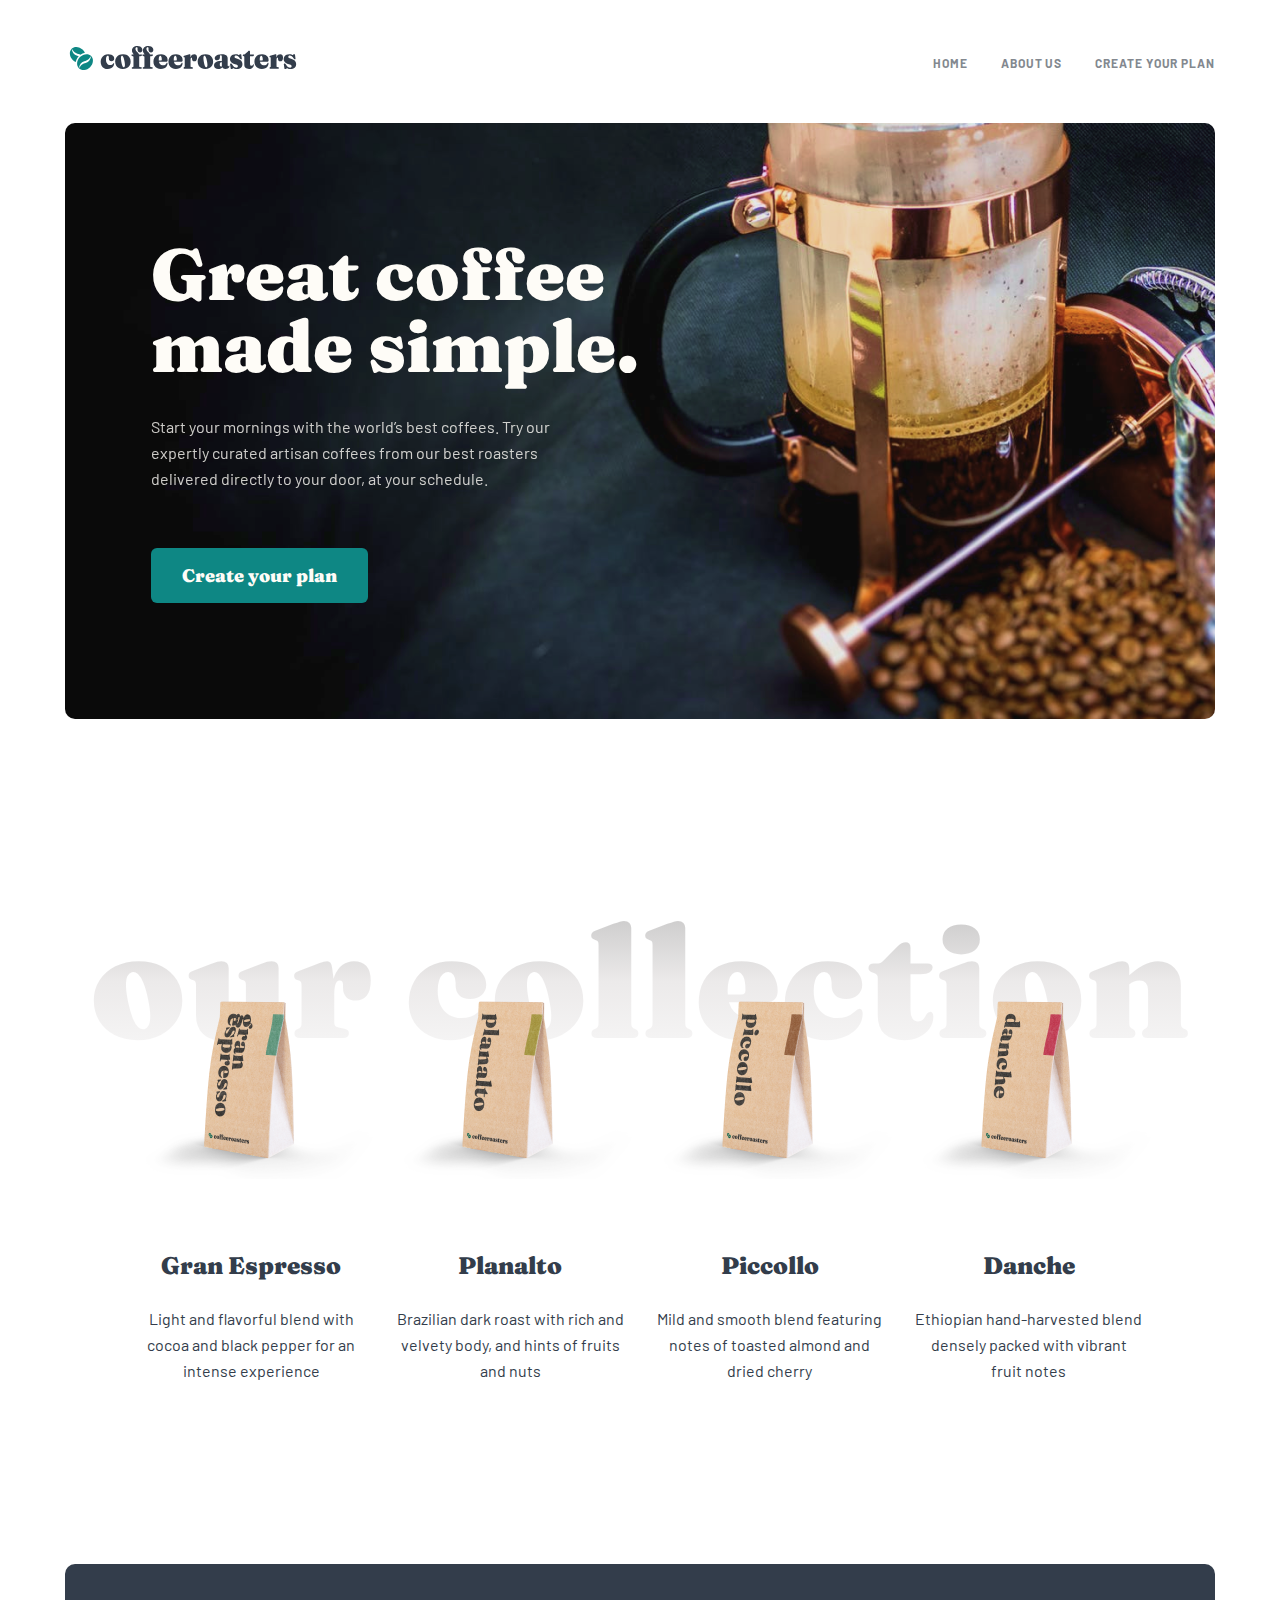
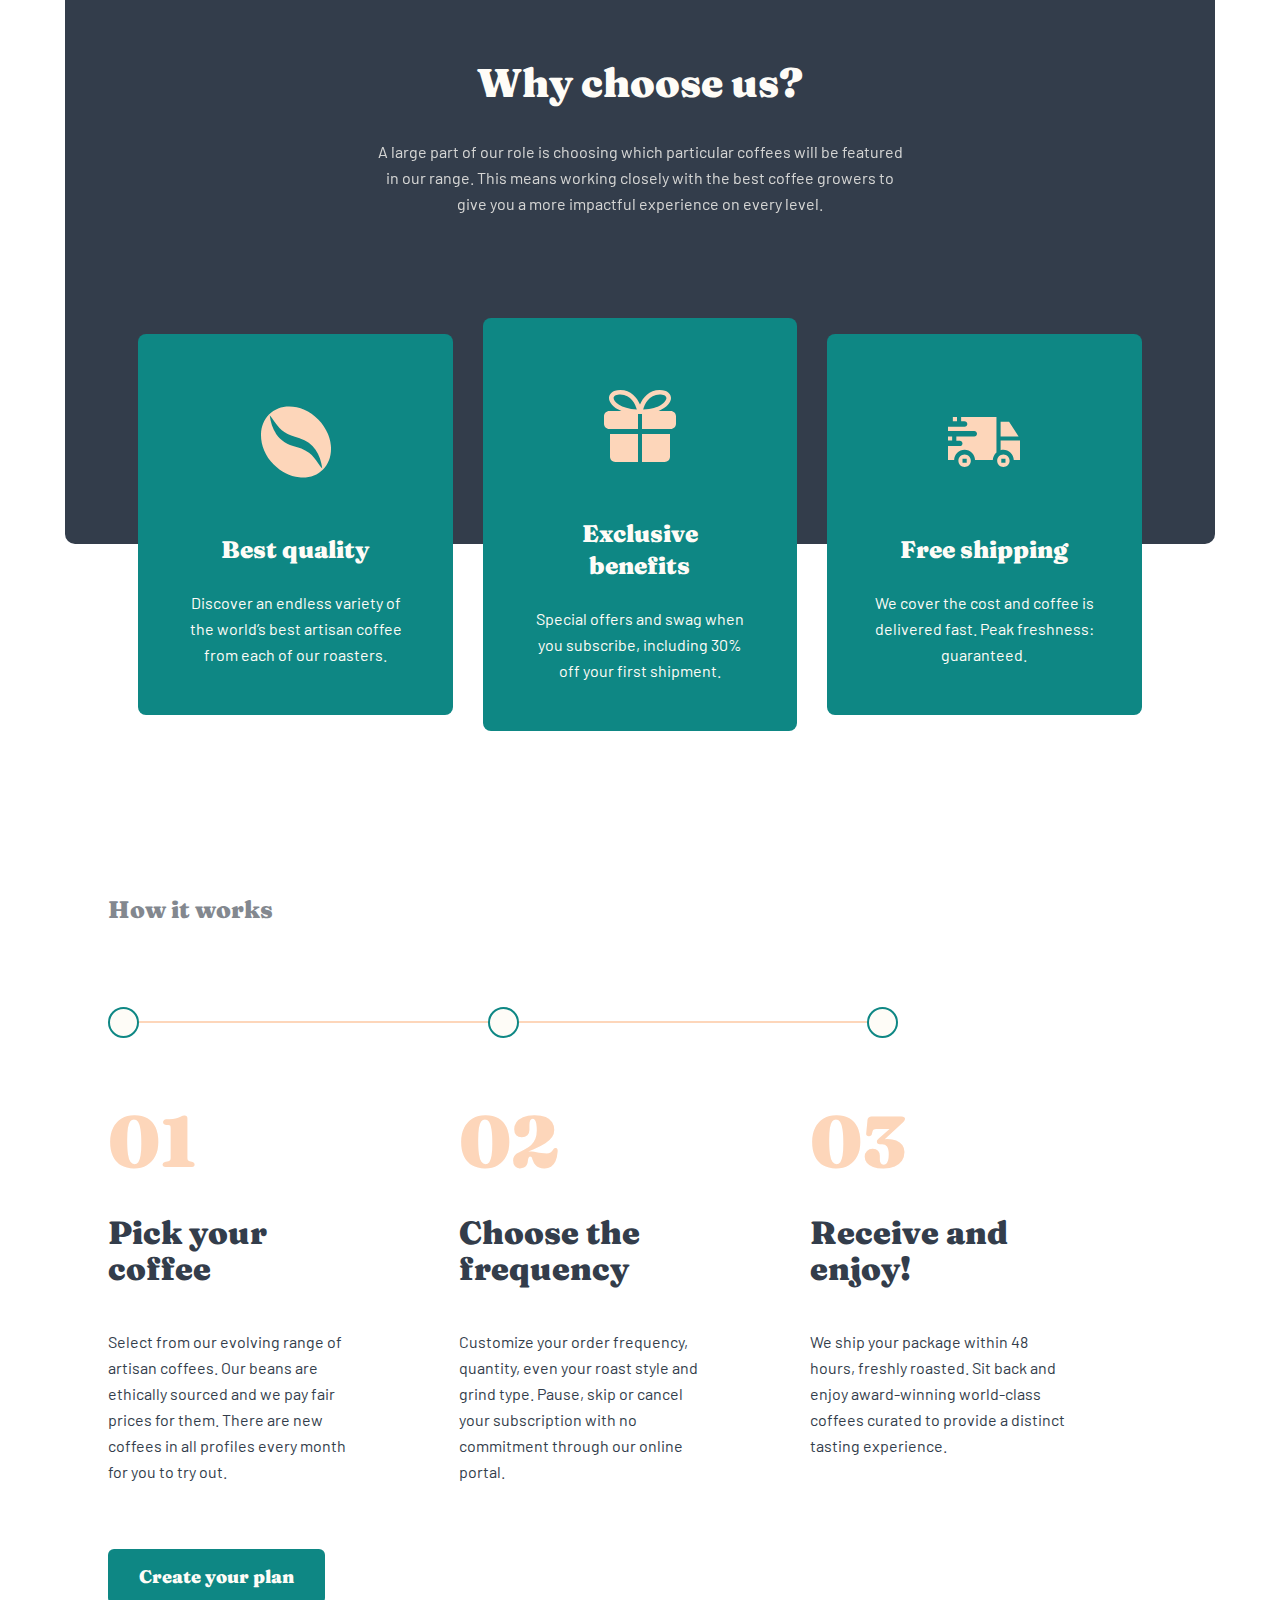
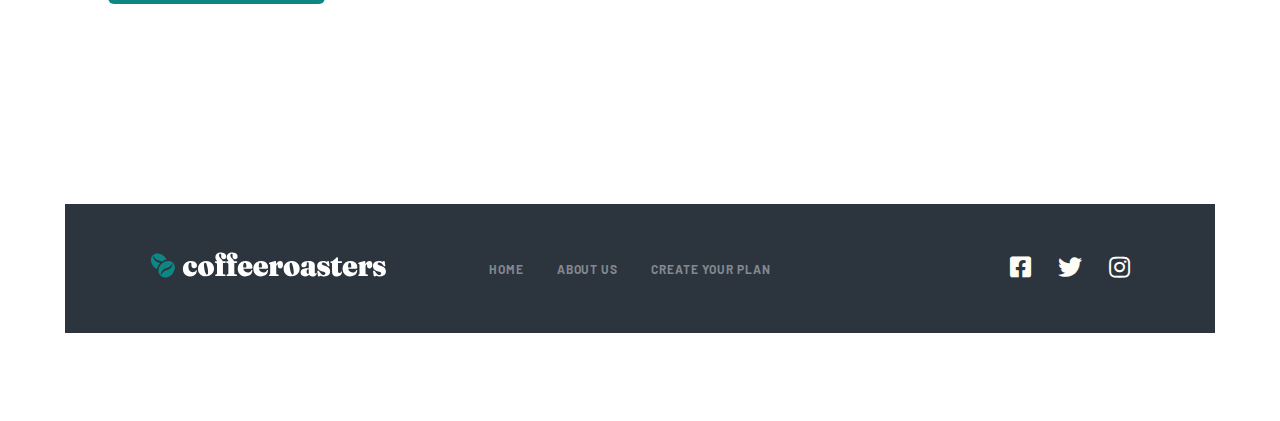
==== index.html @ ba12911a "initial commit" ====
<!DOCTYPE html>
<html lang="en">
<head>
    <meta charset="UTF-8">
    <meta http-equiv="X-UA-Compatible" content="IE=edge">
    <meta name="viewport" content="width=device-width, initial-scale=1.0">
    <title>Coffee</title>
    <link rel="stylesheet" href="https://pro.fontawesome.com/releases/v5.10.0/css/all.css">
    <link rel="stylesheet" href="./css/normalize.css">
    <link rel="stylesheet" href="./css/fonts.css">
    <link rel="stylesheet" href="./css/main.css">
</head>
<body>
    
    <header class="header">
        <div class="container">
            <nav class="nav">
                <a href="./index.html"><img class="header__logo" src="./img/logo.svg" alt="logo" width="236" height="26"></a>
                <input id="check" type="checkbox">
                <label class="label" for="check">
                    <i class="fas fa-bars" id="sign-1"></i>
                    <i class="fas fa-times"  id="sign-2"></i>
                </label>
                <ul class="nav__list">
                    <li class="nav__item"><a href="./index.html" class="nav__link">HOME</a></li>
                    <li class="nav__item"><a href="./about.html" class="nav__link">ABOUT US</a></li>
                    <li class="nav__item"><a href="./plan.html" class="nav__link">Create your plan</a></li>
                </ul>
            </nav>
        </div>
    </header>
    
    <main>
        <section class="intro">
            <div class="intro__bg"></div>
            <div class="container">
                <h1 class="intro__title">Great coffee <br> made simple.</h1>
                <p class="intro__desc">Start your mornings with the world’s best coffees. Try our expertly curated artisan coffees from our best roasters delivered directly to your door, at your schedule.</p>
                <div class="intro__link">
                    <a class="link" href="#">Create your plan</a>
                </div>
            </div>
        </section>
        
        <section class="collection">
            <div class="container">
                <div class="collection__bg-box">
                    <span class="collection__bg">our collection</span>
                </div>
                <ul class="collection__list">
                    <li class="collection__product-1">
                        <div class="collection__text">
                            <h3 class="collection__title">Gran Espresso</h3>
                            <p class="collection__desc">Light and flavorful blend with cocoa and black pepper for an intense experience</p>
                        </div>
                    </li>
                    <li class="collection__product-2">
                        <div class="collection__text">
                            <h3 class="collection__title">Planalto</h3>
                            <p class="collection__desc">Brazilian dark roast with rich and velvety body, and hints of fruits and nuts</p>
                        </div>
                    </li>
                    <li class="collection__product-3">
                        <div class="collection__text">
                            <h3 class="collection__title">Piccollo</h3>
                            <p class="collection__desc">Mild and smooth blend featuring notes of toasted almond and dried cherry</p>
                        </div>
                    </li>
                    <li class="collection__product-4">
                        <div class="collection__text">
                            <h3 class="collection__title">Danche</h3>
                            <p class="collection__desc">Ethiopian hand-harvested blend densely packed with vibrant fruit notes</p>
                        </div>
                    </li>
                </ul>
            </div>
        </section>
        <section class="benefits">
            <div class="container">
                <h2 class="benefits__title">Why choose us?</h2>
                <p class="benefits__text">A large part of our role is choosing which particular coffees will be featured 
                    in our range. This means working closely with the best coffee growers to give 
                    you a more impactful experience on every level.</p>
                    <ul class="benefits__list">
                        <li class="benefits__item">
                            <img class="benefits__img" src="./img/coffee-bean.svg" alt="coffee-bean" width="72" height="72">
                            <div class="benefits__item-text">
                                <h3 class="benefits__item-title">Best quality</h3>
                                <p class="benefits__desc">Discover an endless variety of the world’s best artisan coffee from each of our roasters.<p>
                                </div>
                            </li>
                            <li class="benefits__item">
                                <img class="benefits__img" src="./img/gift.svg" alt="gift" width="72" height="72">
                                <div class="benefits__item-text">
                                    <h3 class="benefits__item-title">Exclusive benefits</h3>
                                    <p class="benefits__desc">Special offers and swag when you subscribe, including 30% off your first shipment.</p>
                                </div>
                            </li>
                            <li class="benefits__item">
                                <img class="benefits__img" src="./img/truck.svg" alt="truck" width="72" height="72">
                                <div class="benefits__item-text">
                                    <h3 class="benefits__item-title">Free shipping</h3>
                                    <p class="benefits__desc">We cover the cost and coffee is delivered fast. Peak freshness: guaranteed.</p>
                                </div>
                            </li>
                        </ul>
                    </div>
                </section>
                <section class="process">
                    <div class="container">
                        <h4 class="process__title">How it works</h4>
                        <div class="process__line">
                            <div class="process__circle"></div>
                            <div class="process__circle"></div>
                            <div class="process__circle"></div>
                        </div>
                        <ul class="process__list">
                            <li class="process__item">
                                <span>01</span>
                                <h3 class="process__item-title">Pick your coffee</h3>
                                <p class="process__item-desc">Select from our evolving range of artisan coffees. Our beans are ethically sourced and we pay fair prices for them. There are new coffees in all profiles every month for you to try out.</p>
                            </li>
                            <li class="process__item">
                                <span>02</span>
                                <h3 class="process__item-title">Choose the frequency</h3>
                                <p class="process__item-desc">Customize your order frequency, quantity, even your roast style and grind type. Pause, skip or cancel your subscription with no commitment through our online portal.</p>
                            </li>
                            <li class="process__item">
                                <span>03</span>
                                <h3 class="process__item-title">Receive and enjoy!</h3>
                                <p class="process__item-desc">We ship your package within 48 hours, freshly roasted. Sit back and enjoy award-winning world-class coffees curated to provide a distinct tasting experience.</p>
                            </li>
                        </ul>
                        <div class="process__link">
                            <a href="#" class="link">Create your plan</a>
                        </div>
                    </div>
                </section>
            </main>
            
            <footer class="footer">
                <div class="container">
                    <a href="./index.html"><img class="footer__logo" src="./img/logo-white.svg" alt="logo" width="236" height="26"></a>
                    <ul class="footer__list">
                        <li class="footer__item"><a href="#" class="footer__link">HOME</a></li>
                        <li class="footer__item"><a href="#" class="footer__link">ABOUT US</a></li>
                        <li class="footer__item"><a href="#" class="footer__link">Create your plan</a></li>
                    </ul>
                    <div class="footer__icons">
                        <a class="footer__icon" target="_blank" href="#"><i class="fab fa-facebook-square"></i></a>
                        <a class="footer__icon" target="_blank" href="#"><i class="fab fa-twitter"></i></a>
                        <a class="footer__icon" target="_blank" href="#"><i class="fab fa-instagram"></i></a>
                    </div>
                </div>
            </footer>
            
        </body>
        </html>
---- css/fonts.css ----
/* barlow-regular - latin */
@font-face {
    font-family: 'Barlow';
    font-style: normal;
    font-weight: 400;
    src: local(''),
         url('../fonts/barlow-v5-latin-regular.woff2') format('woff2'), 
         url('../fonts/barlow-v5-latin-regular.woff') format('woff');
  }
  /* barlow-700 - latin */
  @font-face {
    font-family: 'Barlow';
    font-style: normal;
    font-weight: 700;
    src: local(''),
         url('../fonts/barlow-v5-latin-700.woff2') format('woff2'), 
         url('../fonts/barlow-v5-latin-700.woff') format('woff');
  }

  /* fraunces-regular - latin */
@font-face {
    font-family: 'Fraunces';
    font-style: normal;
    font-weight: 400;
    src: local(''),
         url('../fonts/fraunces-v10-latin-regular.woff2') format('woff2'),
         url('../fonts/fraunces-v10-latin-regular.woff') format('woff');
  }
  /* fraunces-900 - latin */
  @font-face {
    font-family: 'Fraunces';
    font-style: normal;
    font-weight: 900;
    src: local(''),
         url('../fonts/fraunces-v10-latin-900.woff2') format('woff2'), 
         url('../fonts/fraunces-v10-latin-900.woff') format('woff'); 
  }
---- css/main.css ----
*,
*::before,
*::after {
  margin: 0;
  padding: 0;
  -webkit-box-sizing: border-box;
          box-sizing: border-box;
}

body {
  font-family: "Barlow", "Arial", sans-serif;
  font-size: 16px;
  line-height: 26px;
  cursor: default;
  overflow-x: hidden;
}

img {
  max-width: 100%;
}

ul {
  list-style-type: none;
}

a {
  text-decoration: none;
}

.link {
  display: inline-block;
  font-family: "Fraunces";
  font-weight: 900;
  font-size: 18px;
  line-height: 25px;
  color: #FEFCF7;
  text-decoration: none;
  background: #0E8784;
  border-radius: 6px;
  padding: 15px 31px;
}

.link:hover {
  background-color: #66D2CF;
  -webkit-transition: .3s ease all;
  transition: .3s ease all;
}

.container {
  width: 1280px;
  margin: 0 auto;
}

.header {
  margin-bottom: 45px;
}

.header__logo {
  width: 236px;
  height: 26px;
}

.header .nav {
  display: -webkit-box;
  display: -ms-flexbox;
  display: flex;
  -webkit-box-align: center;
      -ms-flex-align: center;
          align-items: center;
  -webkit-box-pack: justify;
      -ms-flex-pack: justify;
          justify-content: space-between;
  padding-top: 45px;
}

.header .nav__list {
  display: -webkit-box;
  display: -ms-flexbox;
  display: flex;
}

.header .nav__link {
  color: #83888F;
  text-transform: uppercase;
  margin-left: 33px;
  font-weight: bold;
  font-size: 12px;
  line-height: 15px;
  letter-spacing: 0.923077px;
}

.header .nav__link:hover {
  color: #333D4B;
  -webkit-transition: .3s ease all;
  transition: .3s ease all;
}

#check {
  display: none;
}

#sign-1 {
  display: none;
  color: #333D4B;
  font-size: 22px;
  cursor: pointer;
}

#sign-2 {
  display: none;
  color: #333D4B;
  font-size: 22px;
  cursor: pointer;
}

.footer {
  margin-bottom: 88px;
}

.footer .container {
  display: -webkit-box;
  display: -ms-flexbox;
  display: flex;
  -webkit-box-align: center;
      -ms-flex-align: center;
          align-items: center;
  background-color: #2C343E;
  padding: 48px 85px;
}

.footer__list {
  display: -webkit-box;
  display: -ms-flexbox;
  display: flex;
  margin-left: 103px;
}

.footer__item {
  margin-right: 33px;
}

.footer__item:last-child {
  margin-right: 0;
}

.footer__link {
  color: #83888F;
  font-weight: bold;
  font-size: 12px;
  text-transform: uppercase;
  letter-spacing: 0.923077px;
}

.footer__link:hover {
  color: #FEFCF7;
  -webkit-transition: .3s ease all;
  transition: .3s ease all;
}

.footer__icons {
  margin-left: auto;
}

.footer__icon {
  font-size: 24px;
  color: #FEFCF7;
  margin-left: 24px;
}

.footer__icon:hover {
  color: #FDD6BA;
  -webkit-transition: .3s ease all;
  transition: .3s ease all;
}

.intro .container {
  background-image: url(../img/intro-bg.png);
  background-repeat: no-repeat;
  background-position: center;
  border-radius: 10px;
  padding-left: 86px;
}

.intro__title {
  font-family: "Fraunces";
  color: #FEFCF7;
  font-weight: 900;
  font-size: 72px;
  line-height: 72px;
  margin-bottom: 32px;
  padding-top: 115px;
}

.intro__desc {
  color: #FEFCF7;
  opacity: 0.8;
  width: 445px;
  margin-bottom: 56px;
}

.intro__link {
  padding-bottom: 116px;
}

.benefits {
  margin-top: 165px;
}

.benefits .container {
  background-color: #333D4B;
  border-radius: 10px;
  height: 580px;
}

.benefits__title {
  font-family: "Fraunces";
  text-align: center;
  font-weight: 900;
  font-size: 40px;
  line-height: 48px;
  color: #FEFCF7;
  padding-top: 95px;
  margin-bottom: 32px;
}

.benefits__text {
  width: 540px;
  margin: 0 auto;
  text-align: center;
  color: #FEFCF7;
  opacity: 0.8;
}

.benefits__list {
  display: -webkit-box;
  display: -ms-flexbox;
  display: flex;
  -webkit-box-align: center;
      -ms-flex-align: center;
          align-items: center;
  -webkit-box-pack: center;
      -ms-flex-pack: center;
          justify-content: center;
  -ms-flex-wrap: wrap;
      flex-wrap: wrap;
  margin-top: 86px;
}

.benefits__item {
  width: 27.34375%;
  display: -webkit-box;
  display: -ms-flexbox;
  display: flex;
  -webkit-box-orient: vertical;
  -webkit-box-direction: normal;
      -ms-flex-direction: column;
          flex-direction: column;
  -webkit-box-align: center;
      -ms-flex-align: center;
          align-items: center;
  text-align: center;
  padding: 0 47px 47px 47px;
  background-color: #0E8784;
  margin: 15px;
  border-radius: 8px;
}

.benefits__item-title {
  font-family: "Fraunces";
  font-weight: 900;
  font-size: 24px;
  line-height: 32px;
  color: #FEFCF7;
  margin-bottom: 24px;
}

.benefits__img {
  width: 72px;
  height: 72px;
  margin-top: 72px;
  margin-bottom: 56px;
}

.benefits__desc {
  color: #FEFCF7;
}

.collection {
  position: relative;
  margin-top: 200px;
  text-align: center;
}

.collection__bg {
  font-family: "Fraunces";
  font-size: 155px;
  font-weight: 900;
  background: -webkit-gradient(linear, left top, left bottom, from(#bebebe), color-stop(#eceaea), to(#fafafa));
  background: linear-gradient(to bottom, #bebebe, #eceaea, #fafafa);
  -webkit-background-clip: text;
  -webkit-text-fill-color: transparent;
}

.collection__bg-box {
  position: absolute;
  left: 0;
  right: 0;
  top: 50px;
  z-index: -1;
}

.collection__list {
  display: -webkit-box;
  display: -ms-flexbox;
  display: flex;
  -webkit-box-align: center;
      -ms-flex-align: center;
          align-items: center;
  -webkit-box-pack: center;
      -ms-flex-pack: center;
          justify-content: center;
  -ms-flex-wrap: wrap;
      flex-wrap: wrap;
}

.collection__list li {
  display: -webkit-box;
  display: -ms-flexbox;
  display: flex;
  -webkit-box-align: center;
      -ms-flex-align: center;
          align-items: center;
  -webkit-box-pack: center;
      -ms-flex-pack: center;
          justify-content: center;
  -webkit-box-orient: vertical;
  -webkit-box-direction: normal;
      -ms-flex-direction: column;
          flex-direction: column;
  width: 19.92188%;
  margin: 15px;
  margin-top: 67px;
}

.collection__title {
  font-family: "Fraunces";
  font-weight: 900;
  font-size: 24px;
  line-height: 32px;
  color: #333D4B;
  margin-bottom: 24px;
  margin-top: 71px;
}

.collection__desc {
  color: #333D4B;
}

.collection__product-1::before {
  content: "";
  background-image: url(../img/kopi1.png);
  width: 255px;
  height: 193px;
}

.collection__product-2::before {
  content: "";
  background-image: url(../img/kopi2.png);
  width: 256px;
  height: 193px;
}

.collection__product-3::before {
  content: "";
  background-image: url(../img/kopi3.png);
  width: 256px;
  height: 193px;
}

.collection__product-4::before {
  content: "";
  background-image: url(../img/kopi4.png);
  background-size: contain;
  width: 256px;
  height: 193px;
}

.process {
  margin-top: 350px;
  padding-left: 86px;
}

.process__title {
  font-family: "Fraunces";
  font-weight: 900;
  font-size: 24px;
  line-height: 32px;
  color: #83888F;
}

.process__line {
  display: -webkit-box;
  display: -ms-flexbox;
  display: flex;
  -webkit-box-align: center;
      -ms-flex-align: center;
          align-items: center;
  -webkit-box-pack: center;
      -ms-flex-pack: center;
          justify-content: center;
  -webkit-box-pack: justify;
      -ms-flex-pack: justify;
          justify-content: space-between;
  width: 790px;
  height: 2px;
  background-color: #FDD6BA;
  margin-top: 95px;
  margin-bottom: 82px;
}

.process__circle {
  display: inline-block;
  width: 31px;
  height: 31px;
  background: #FEFCF7;
  border: 2px solid #0E8784;
  border-radius: 50%;
}

.process__list {
  display: -webkit-box;
  display: -ms-flexbox;
  display: flex;
  -ms-flex-wrap: wrap;
      flex-wrap: wrap;
}

.process__item {
  width: 22.26562%;
  margin-right: 95px;
  margin-bottom: 20px;
}

.process__item:last-child {
  margin-right: 0;
}

.process__item span {
  font-family: "Fraunces";
  font-weight: 900;
  font-size: 72px;
  line-height: 72px;
  color: #FDD6BA;
}

.process__item-title {
  font-family: "Fraunces";
  width: 255px;
  font-weight: 900;
  font-size: 32px;
  line-height: 36px;
  color: #333D4B;
  margin-top: 38px;
  margin-bottom: 42px;
}

.process__item-desc {
  color: #333D4B;
}

.process__link {
  margin-top: 44px;
  margin-bottom: 200px;
}

.about .container {
  display: -webkit-box;
  display: -ms-flexbox;
  display: flex;
  -webkit-box-orient: vertical;
  -webkit-box-direction: normal;
      -ms-flex-direction: column;
          flex-direction: column;
  -webkit-box-pack: center;
      -ms-flex-pack: center;
          justify-content: center;
  background-image: url(/img/about-bg.png);
  background-position: center;
  border-radius: 10px;
  padding-left: 85px;
  height: 450px;
}

.about__title {
  font-family: "Fraunces";
  color: #FEFCF7;
  font-weight: 900;
  font-size: 40px;
  line-height: 48px;
  margin-bottom: 24px;
}

.about__text {
  width: 445px;
  color: #FEFCF7;
}

.commitment {
  margin-top: 168px;
}

.commitment .container {
  display: -webkit-box;
  display: -ms-flexbox;
  display: flex;
  -webkit-box-align: center;
      -ms-flex-align: center;
          align-items: center;
  -webkit-box-pack: center;
      -ms-flex-pack: center;
          justify-content: center;
  -ms-flex-wrap: wrap;
      flex-wrap: wrap;
}

.commitment__img {
  width: 46%;
}

.commitment__text {
  width: 46%;
}

.commitment__title {
  font-family: "Fraunces";
  color: #333D4B;
  font-weight: 900;
  font-size: 40px;
  line-height: 48px;
  margin-bottom: 32px;
}

.commitment__desc {
  color: #333D4B;
}

.quality {
  margin-top: 256px;
}

.quality .container {
  background-color: #333D4B;
  border-radius: 10px;
  padding: 0 85px;
  display: -webkit-box;
  display: -ms-flexbox;
  display: flex;
  -webkit-box-pack: justify;
      -ms-flex-pack: justify;
          justify-content: space-between;
  -ms-flex-wrap: wrap;
      flex-wrap: wrap;
}

.quality__text {
  width: 50%;
}

.quality__title {
  font-family: "Fraunces";
  color: #FEFCF7;
  font-weight: 900;
  font-size: 40px;
  line-height: 48px;
  margin-bottom: 32px;
  margin-top: 88px;
}

.quality__desc {
  color: #FEFCF7;
}

.quality__img {
  width: 45%;
  -webkit-transform: translateY(-88px);
          transform: translateY(-88px);
}

.quality__img img {
  border-radius: 8px;
}

.headquarters {
  margin-top: 168px;
  margin-bottom: 168px;
}

.headquarters .container {
  padding-left: 85px;
}

.headquarters__title {
  font-family: "Fraunces";
  color: #83888F;
  font-weight: 900;
  font-size: 24px;
  line-height: 32px;
  margin-bottom: 72px;
}

.headquarters__list {
  display: -webkit-box;
  display: -ms-flexbox;
  display: flex;
  -webkit-box-align: center;
      -ms-flex-align: center;
          align-items: center;
  -ms-flex-wrap: wrap;
      flex-wrap: wrap;
}

.headquarters__item {
  width: 25.78125%;
  margin-right: 50px;
}

.headquarters__item:last-child {
  margin-right: 0;
}

.headquarters__item-title {
  font-family: "Fraunces";
  color: #333D4B;
  font-weight: 900;
  font-size: 32px;
  line-height: 36px;
  margin-bottom: 24px;
  margin-top: 45px;
}

.headquarters__item-info {
  color: #333D4B;
}

.plan .container {
  display: -webkit-box;
  display: -ms-flexbox;
  display: flex;
  -webkit-box-orient: vertical;
  -webkit-box-direction: normal;
      -ms-flex-direction: column;
          flex-direction: column;
  -webkit-box-pack: center;
      -ms-flex-pack: center;
          justify-content: center;
  background-image: url(/img/plan-bg.png);
  background-repeat: no-repeat;
  background-position: center;
  border-radius: 10px;
  height: 450px;
  padding-left: 86px;
}

.plan__title {
  font-family: "Fraunces";
  color: #FEFCF7;
  font-weight: 900;
  font-size: 72px;
  line-height: 72px;
  margin-bottom: 32px;
}

.plan__desc {
  width: 445px;
  color: #FEFCF7;
}

.process-2 {
  margin-top: 177px;
}

.process-2 .container {
  background-color: #333D4B;
  padding-left: 86px;
  padding-top: 105px;
  border-radius: 10px;
}

.process-2__line {
  display: -webkit-box;
  display: -ms-flexbox;
  display: flex;
  -webkit-box-align: center;
      -ms-flex-align: center;
          align-items: center;
  -webkit-box-pack: center;
      -ms-flex-pack: center;
          justify-content: center;
  -webkit-box-pack: justify;
      -ms-flex-pack: justify;
          justify-content: space-between;
  width: 790px;
  height: 2px;
  background-color: #FDD6BA;
  margin-bottom: 82px;
}

.process-2__circle {
  display: inline-block;
  width: 31px;
  height: 31px;
  background: #333D4B;
  border: 2px solid #0E8784;
  border-radius: 50%;
}

.process-2__list {
  display: -webkit-box;
  display: -ms-flexbox;
  display: flex;
  -ms-flex-wrap: wrap;
      flex-wrap: wrap;
}

.process-2__item {
  width: 22.26562%;
  margin-right: 95px;
  margin-bottom: 20px;
}

.process-2__item:last-child {
  margin-right: 0;
}

.process-2__item span {
  font-family: "Fraunces";
  font-weight: 900;
  font-size: 72px;
  line-height: 72px;
  color: #FDD6BA;
}

.process-2__item-title {
  font-family: "Fraunces";
  font-weight: 900;
  font-size: 32px;
  line-height: 36px;
  color: #FEFCF7;
  margin-top: 38px;
  margin-bottom: 42px;
}

.process-2__item-desc {
  color: #FEFCF7;
  margin-bottom: 87px;
}

.info {
  margin-top: 159px;
}

.info .container {
  padding: 0 85px;
  display: -webkit-box;
  display: -ms-flexbox;
  display: flex;
  -webkit-box-pack: justify;
      -ms-flex-pack: justify;
          justify-content: space-between;
  -ms-flex-wrap: wrap;
      flex-wrap: wrap;
}

.info__left {
  width: 30%;
}

.info__right {
  width: 66%;
}

.info__left-content {
  width: 255px;
  font-family: "Fraunces";
  font-size: 24px;
  line-height: 32px;
  margin-right: 29px;
  font-weight: 900;
  opacity: .4;
}

.info__left-content:hover {
  opacity: .7;
}

.info__left-content .clr-green {
  color: #0E8784;
}

.info__left span {
  color: #83888F;
  margin-right: 29px;
  cursor: default;
}

.info__left-link {
  color: #333D4B;
}

.info__line {
  width: 255px;
  height: 1px;
  background-color: #83888F;
  opacity: 0.25;
  margin: 24px 0;
}

.info__left--active {
  opacity: 1;
}

.info__item {
  margin-bottom: 88px;
}

.info__item-content {
  display: -webkit-box;
  display: -ms-flexbox;
  display: flex;
  -webkit-box-align: center;
      -ms-flex-align: center;
          align-items: center;
  -webkit-box-pack: justify;
      -ms-flex-pack: justify;
          justify-content: space-between;
}

.info__item-title {
  font-family: "Fraunces";
  color: #83888F;
  font-weight: 900;
  font-size: 40px;
  line-height: 48px;
  margin-right: 80px;
}

.info__item-btn {
  background-color: transparent;
  border: none;
  cursor: pointer;
}

.info__item-list {
  display: -webkit-box;
  display: -ms-flexbox;
  display: flex;
  -webkit-box-pack: justify;
      -ms-flex-pack: justify;
          justify-content: space-between;
  -ms-flex-wrap: wrap;
      flex-wrap: wrap;
  margin-top: 56px;
}

.info__item-list li {
  width: 30%;
  padding: 32px 27px 0 27px;
  background-color: #F4F1EB;
  border-radius: 8px;
}

.info__item-list li:not(:last-child) {
  margin-right: 20px;
}

.info__item-list li:hover {
  background-color: #FDD6BA;
  -webkit-transition: .3s ease all;
  transition: .3s ease all;
}

.info__item-list li h3 {
  font-family: "Fraunces";
  color: #333D4B;
  font-weight: 900;
  font-size: 24px;
  line-height: 32px;
  margin-bottom: 24px;
}

.info__item-list li p {
  margin-bottom: 84px;
  color: #333D4B;
}

.info__order {
  width: 100%;
  background-color: #2C343E;
  padding: 27px 64px;
}

.info__order-desc {
  text-transform: uppercase;
  color: #FFFFFF;
  opacity: 0.5;
  margin-bottom: 8px;
}

.info__order-text {
  font-family: "Fraunces";
  color: #fff;
  font-weight: 900;
  font-size: 24px;
  line-height: 40px;
}

.info__order-text span {
  color: #0E8784;
}

#modal {
  display: none;
}

.modal__check:checked ~ .modal__box {
  display: -webkit-box;
  display: -ms-flexbox;
  display: flex;
  -webkit-box-align: center;
      -ms-flex-align: center;
          align-items: center;
  -webkit-box-pack: center;
      -ms-flex-pack: center;
          justify-content: center;
}

.modal__btn {
  display: block;
  width: 217px;
  text-align: center;
  margin-left: auto;
  margin-top: 40px;
  margin-bottom: 168px;
  cursor: pointer;
}

.modal .modal__box {
  display: none;
  position: fixed;
  background: rgba(0, 0, 0, 0.5);
  top: 0;
  left: 0;
  right: 0;
  bottom: 0;
}

.modal__content {
  width: 520px;
  height: auto;
}

.modal__content-header {
  background-color: #333D4B;
  padding: 38px 0;
  border-radius: 8px 8px 0 0;
}

.modal__content-main {
  padding: 0 40px;
  background-color: #FEFCF7;
  border-radius: 0 0 8px 8px;
}

.modal__content-main span {
  color: #0E8784;
}

.modal__content-text {
  font-family: "Fraunces";
  font-weight: 900;
  font-size: 22px;
  line-height: 35px;
  color: #83888F;
  padding-top: 45px;
  margin-bottom: 7px;
}

.modal__content-desc {
  color: #333D4B;
  margin-bottom: 30px;
}

.modal__content-title {
  font-family: "Fraunces";
  color: #fff;
  font-weight: 900;
  font-size: 35px;
  line-height: 40px;
  padding-left: 40px;
}

.modal__content-footer span {
  font-family: "Fraunces";
  color: #333D4B;
  margin-right: 19px;
  font-weight: 900;
  font-size: 28px;
  line-height: 36px;
}

.modal__content--btn {
  padding: 15px 60px;
  margin-bottom: 56px;
}

@media (max-width: 1350px) {
  .container {
    width: 1150px;
  }
}

@media (max-width: 1240px) {
  .container {
    width: 1100px;
  }
}

@media (max-width: 1180px) {
  .container {
    width: 1000px;
  }
}

@media (max-width: 1080px) {
  .container {
    width: 950px;
  }
}

@media (max-width: 1030px) {
  .container {
    width: 90%;
  }
}

@media (max-width: 1110px) {
  .collection__bg {
    font-size: 120px;
  }
  .collection__list li {
    width: 45%;
  }
  .collection__desc {
    width: 250px;
  }
  .benefits__item {
    width: 45%;
  }
  .process {
    margin-top: 650px;
  }
  .process__line {
    width: 700px;
  }
  .footer__list {
    margin-left: 60px;
  }
}

@media (max-width: 1000px) {
  .footer .container {
    -webkit-box-orient: vertical;
    -webkit-box-direction: normal;
        -ms-flex-direction: column;
            flex-direction: column;
  }
  .footer__list {
    margin: 33px 0 40px 0;
  }
  .footer__icons {
    margin: 0;
  }
  .footer__icon:first-child {
    margin-left: 0;
  }
  .process__item {
    width: 28%;
    margin-right: 40px;
  }
}

@media (max-width: 900px) {
  .collection__bg {
    font-size: 100px;
  }
  .process__line {
    width: 600px;
  }
  .process__item {
    width: 30%;
    margin-right: 20px;
  }
}

@media (max-width: 768px) {
  .intro__title {
    padding-top: 100px;
    font-size: 48px;
    line-height: 48px;
  }
  .intro__desc {
    width: 398px;
  }
  .intro__link {
    padding-bottom: 100px;
  }
  .collection {
    margin-top: 150px;
  }
  .collection__bg {
    font-size: 96px;
  }
  .collection__list li {
    width: 100%;
    display: -webkit-box;
    display: -ms-flexbox;
    display: flex;
    -webkit-box-orient: horizontal;
    -webkit-box-direction: normal;
        -ms-flex-direction: row;
            flex-direction: row;
    -ms-flex-pack: distribute;
        justify-content: space-around;
    margin-top: 60px;
  }
  .collection__title {
    margin: 0;
    margin-bottom: 24px;
  }
  .collection__desc {
    font-size: 15px;
    width: 260px;
  }
  .benefits__item {
    width: 85%;
    -webkit-box-orient: horizontal;
    -webkit-box-direction: normal;
        -ms-flex-direction: row;
            flex-direction: row;
    text-align: left;
    padding: 40px;
  }
  .benefits__item-text {
    margin-left: 50px;
  }
  .benefits__item-title {
    margin-bottom: 16px;
  }
  .benefits__title {
    padding-top: 50px;
    margin-bottom: 24px;
  }
  .benefits__list {
    margin-top: 60px;
  }
  .benefits__img {
    margin: 0;
  }
  .benefits__desc {
    font-size: 15px;
  }
  .process {
    padding-left: 0;
    margin-top: 430px;
  }
  .process__line {
    width: 467px;
  }
  .process__item {
    margin-right: 20px;
  }
  .process__item-title {
    width: auto;
    font-size: 28px;
  }
  .process__item-desc {
    width: 100%;
  }
  .process__link {
    margin-bottom: 130px;
  }
  .footer {
    margin-bottom: 72px;
  }
  .footer .container {
    -webkit-box-orient: vertical;
    -webkit-box-direction: normal;
        -ms-flex-direction: column;
            flex-direction: column;
  }
  .footer__list {
    margin: 33px 0 65px 0;
  }
  .footer__icons {
    margin: 0;
  }
}

@media (max-width: 750px) {
  .intro__desc {
    width: 85%;
  }
  .process {
    padding-left: 0;
  }
  .process__title {
    text-align: center;
  }
  .process__list {
    margin-top: 70px;
    -webkit-box-pack: center;
        -ms-flex-pack: center;
            justify-content: center;
    text-align: center;
  }
  .process__item {
    margin: 10px;
    width: 45%;
  }
  .process__item-title {
    font-size: 28px;
  }
  .process__item-desc {
    font-size: 15px;
  }
  .process__line {
    display: none;
  }
  .process__link {
    text-align: center;
  }
  .collection__bg {
    font-size: 80px;
  }
  .benefits__text {
    width: 72%;
  }
  .benefits__title {
    font-size: 32px;
  }
}

@media (max-width: 650px) {
  .nav__list {
    position: absolute;
    background: -webkit-gradient(linear, left top, left bottom, from(white), color-stop(white), color-stop(rgba(255, 255, 255, 0.9)), to(rgba(255, 255, 255, 0.3)));
    background: linear-gradient(to bottom, white, white, rgba(255, 255, 255, 0.9), rgba(255, 255, 255, 0.3));
    width: 100%;
    top: 115px;
    right: 100%;
    bottom: -50px;
    display: -webkit-box;
    display: -ms-flexbox;
    display: flex;
    -webkit-box-align: center;
        -ms-flex-align: center;
            align-items: center;
    -webkit-box-pack: center;
        -ms-flex-pack: center;
            justify-content: center;
    -webkit-box-orient: vertical;
    -webkit-box-direction: normal;
        -ms-flex-direction: column;
            flex-direction: column;
    -webkit-transition: .3s ease all;
    transition: .3s ease all;
    z-index: 2;
  }
  .nav__list .nav__link {
    margin-left: 0;
    font-family: "Fraunces";
    font-size: 18px;
    color: #333D4B;
  }
  .nav__item {
    -webkit-transform: translateY(-135px);
            transform: translateY(-135px);
    margin: 16px 0;
  }
  #sign-1 {
    display: block;
  }
  #check:checked ~ .nav__list {
    right: 0;
  }
  #check:checked ~ label #sign-1 {
    display: none;
  }
  #check:checked ~ label #sign-2 {
    display: block;
  }
  .intro .container {
    padding-left: 0;
  }
  .intro__title {
    font-size: 40px;
    text-align: center;
  }
  .intro__desc {
    width: 80%;
    margin: 0 auto;
    margin-bottom: 39px;
    opacity: 1;
    font-size: 15px;
    text-align: center;
  }
  .intro__link {
    text-align: center;
  }
  .collection {
    margin-top: 60px;
  }
  .collection__bg {
    font-size: 70px;
  }
  .collection__list li {
    -webkit-box-orient: vertical;
    -webkit-box-direction: normal;
        -ms-flex-direction: column;
            flex-direction: column;
    margin-top: 50px;
  }
  .collection__list li:first-child {
    margin-top: 140px;
  }
  .collection__title {
    margin-top: 24px;
    margin-bottom: 16px;
  }
  .benefits {
    margin-top: 120px;
  }
  .benefits__item {
    -webkit-box-orient: vertical;
    -webkit-box-direction: normal;
        -ms-flex-direction: column;
            flex-direction: column;
    text-align: center;
    padding: 0 33px;
  }
  .benefits__item-text {
    margin: 0;
  }
  .benefits__img {
    margin-top: 72px;
    margin-bottom: 56px;
  }
  .benefits__desc {
    margin-bottom: 50px;
  }
  .process {
    margin-top: 950px;
    padding-left: 0;
  }
  .process__list {
    margin-top: 20px;
  }
  .process__item {
    width: 100%;
    margin-top: 56px;
  }
  .process__item-title {
    width: 100%;
  }
  .footer__list {
    margin: 38px 0;
    -webkit-box-orient: vertical;
    -webkit-box-direction: normal;
        -ms-flex-direction: column;
            flex-direction: column;
    text-align: center;
  }
  .footer__item {
    margin: 12px 0;
  }
}

@media (max-width: 520px) {
  .header__logo {
    width: 193px;
    height: 23px;
  }
  .collection__bg {
    font-size: 50px;
  }
}

@media (max-width: 450px) {
  .header__logo {
    width: 163px;
    height: 18px;
  }
  .collection__bg {
    font-size: 40px;
  }
  .process {
    margin-top: 70rem;
  }
}

@media (max-width: 380px) {
  .intro__title {
    padding-top: 70px;
  }
  .intro__link {
    padding-bottom: 80px;
  }
  .intro .container {
    background-image: url(/img/intro-bg-mobile.png);
    background-size: cover;
  }
}

@media (max-width: 330px) {
  .collection__bg {
    font-size: 35px;
  }
  .process {
    margin-top: 75rem;
  }
  .footer__icon:not(:first-child) {
    margin-left: 10px;
  }
}

@media (max-width: 300px) {
  .process {
    margin-top: 80rem;
  }
}

@media (max-width: 280px) {
  .process {
    margin-top: 90rem;
  }
}

@media (max-width: 1180px) {
  .commitment__text {
    margin-left: 40px;
  }
  .quality .container {
    padding: 0 30px;
  }
}

@media (max-width: 950px) {
  .commitment__title {
    font-size: 32px;
  }
  .commitment__desc {
    font-size: 15px;
  }
  .quality__img img {
    height: 440px;
  }
}

@media (max-width: 900px) {
  .quality .container {
    -webkit-box-orient: vertical;
    -webkit-box-direction: reverse;
        -ms-flex-direction: column-reverse;
            flex-direction: column-reverse;
    padding: 0 85px;
  }
  .quality__img {
    -webkit-transform: translateY(-200px);
            transform: translateY(-200px);
    width: 100%;
    height: 50px;
  }
  .quality__img img {
    width: 100%;
  }
  .quality__text {
    margin-top: 250px;
    width: 100%;
    text-align: center;
  }
  .quality__title {
    margin-top: 0;
  }
  .quality__desc {
    margin-bottom: 70px;
  }
}

@media (max-width: 800px) {
  .commitment__img img {
    height: 480px;
  }
}

@media (max-width: 768px) {
  .about .container {
    padding-left: 55px;
    height: 400px;
  }
  .about__text {
    width: 80%;
  }
  .quality .container {
    padding: 0 57px;
  }
  .quality__img {
    width: 100%;
  }
  .quality__img img {
    height: 320px;
  }
  .quality__text {
    margin-top: 150px;
  }
  .quality__title {
    font-size: 32px;
  }
  .headquarters {
    margin-bottom: 140px;
  }
  .headquarters__item {
    margin-right: 40px;
  }
  .headquarters__item-title {
    font-size: 24px;
  }
  .headquarters__item-info {
    font-size: 15px;
  }
}

@media (max-width: 750px) {
  .commitment__img {
    width: 100%;
    display: -webkit-box;
    display: -ms-flexbox;
    display: flex;
    -webkit-box-pack: center;
        -ms-flex-pack: center;
            justify-content: center;
  }
  .commitment__text {
    margin-left: 0;
    margin-top: 40px;
    width: 100%;
    text-align: center;
  }
}

@media (max-width: 650px) {
  .about .container {
    padding-left: 0;
    -webkit-box-align: center;
        -ms-flex-align: center;
            align-items: center;
    text-align: center;
  }
  .quality .container {
    padding: 0 40px;
  }
}

@media (max-width: 560px) {
  .headquarters {
    margin-top: 120px;
    margin-bottom: 80px;
  }
  .headquarters__title {
    text-align: center;
    margin-bottom: 30px;
  }
  .headquarters .container {
    padding-left: 0;
  }
  .headquarters__item {
    width: 100%;
    text-align: center;
    margin: 40px 0;
  }
}

@media (max-width: 480px) {
  .commitment__img img {
    height: auto;
  }
  .commitment__title {
    font-size: 28px;
  }
  .quality .container {
    padding: 0 24px;
  }
  .quality__text {
    margin-top: 100px;
  }
  .quality__img {
    -webkit-transform: translateY(-150px);
            transform: translateY(-150px);
  }
  .quality__img img {
    height: 280px;
  }
}

@media (max-width: 360px) {
  .about__title {
    font-size: 28px;
  }
  .about__text {
    font-size: 15px;
  }
  .quality__title {
    font-size: 24px;
    margin-bottom: 16px;
    line-height: 26px;
  }
  .quality__img {
    -webkit-transform: translateY(-100px);
            transform: translateY(-100px);
  }
  .quality__img img {
    height: 200px;
  }
}

@media (max-width: 1200px) {
  .process-2__line {
    width: 700px;
  }
  .info__left {
    width: 100%;
    display: -webkit-box;
    display: -ms-flexbox;
    display: flex;
    -webkit-box-pack: center;
        -ms-flex-pack: center;
            justify-content: center;
    -ms-flex-wrap: wrap;
        flex-wrap: wrap;
    margin-bottom: 50px;
  }
  .info__left span {
    margin-right: 15px;
  }
  .info__left-content {
    width: auto;
    margin-right: 50px;
    margin-bottom: 30px;
    padding-bottom: 5px;
    border-bottom: 1px solid #83888F;
    cursor: pointer;
  }
  .info__right {
    width: 100%;
  }
  .info__line {
    display: none;
  }
}

@media (max-width: 1024px) {
  .process-2 {
    margin-top: 140px;
  }
  .process-2 .container {
    padding-left: 50px;
  }
  .process-2__line {
    width: 600px;
  }
  .process-2__item {
    margin-right: 70px;
  }
  .process-2__item-title {
    font-size: 32px;
  }
  .info {
    margin-top: 120px;
  }
  .info .container {
    padding: 0;
  }
  .info__left {
    display: none;
  }
  .info__item-title {
    font-size: 32px;
    margin-right: 30px;
  }
}

@media (max-width: 980px) {
  .process-2 .container {
    padding-left: 35px;
    padding-right: 35px;
  }
  .process-2__list {
    -webkit-box-pack: justify;
        -ms-flex-pack: justify;
            justify-content: space-between;
  }
  .process-2__item {
    width: 190px;
    margin-right: 0;
  }
  .process-2__item-desc {
    font-size: 15px;
  }
  .info .container {
    padding: 0 20px;
  }
}

@media (max-width: 800px) {
  .process-2__line {
    width: 500px;
  }
}

@media (max-width: 750px) {
  .plan .container {
    padding-left: 0;
  }
  .plan__title {
    font-size: 55px;
  }
  .process-2 {
    background-color: #333D4B;
    border-radius: 10px;
  }
  .process-2 .container {
    padding: 20px 0;
  }
  .process-2__list {
    -webkit-box-pack: center;
        -ms-flex-pack: center;
            justify-content: center;
  }
  .process-2__item {
    text-align: center;
    margin: 10px;
  }
  .process-2__item-desc {
    margin-bottom: 40px;
  }
  .process-2__line {
    display: none;
  }
  .info__item .info__item-list li {
    width: 31%;
  }
  .info__item .info__item-list li:not(:last-child) {
    margin-right: 0;
  }
  .modal__btn {
    margin-left: auto;
    margin-right: auto;
    margin-bottom: 120px;
  }
}

@media (max-width: 730px) {
  .info__item .info__item-list li {
    width: 100%;
    margin-bottom: 16px;
  }
  .info__item {
    width: 85%;
    margin: 0 auto;
  }
  .info__item-content {
    margin-bottom: -30px;
  }
  .info__item-title {
    font-size: 28px;
    line-height: 30px;
  }
  .info__item-list li {
    padding: 24px 25px;
  }
  .info__item-list li p {
    margin-bottom: 0;
  }
}

@media (max-width: 650px) {
  .plan .container {
    padding-left: 58px;
  }
  .plan__title {
    font-size: 48px;
  }
  .plan__desc {
    width: 80%;
  }
  .process-2__list {
    -webkit-box-pack: center;
        -ms-flex-pack: center;
            justify-content: center;
  }
  .process-2__item {
    width: 100%;
    text-align: center;
  }
  .info__order-text {
    font-size: 20px;
  }
  .info__item .info__item-list li {
    width: 100%;
    margin-bottom: 16px;
  }
}

@media (max-width: 580px) {
  .info__item {
    width: 100%;
  }
  .info__item-title {
    font-size: 24px;
  }
}

@media (max-width: 480px) {
  .plan__title {
    line-height: 45px;
  }
  .plan__title {
    font-size: 40px;
  }
  .info .container {
    padding: 0;
  }
}

@media (max-width: 768px) {
  .modal__content {
    width: 75%;
  }
  .modal__content-title {
    padding-left: 30px;
  }
  .modal__content-main {
    padding: 0 30px;
  }
}

@media (max-width: 610px) {
  .modal__content {
    width: 80%;
  }
}

@media (max-width: 625px) {
  .modal__content-footer {
    text-align: center;
  }
  .modal__content-footer span {
    display: inline-block;
    margin-bottom: 10px;
    margin-right: 5px;
  }
}

@media (max-width: 575px) {
  .modal__content {
    width: 85%;
  }
}

@media (max-width: 550px) {
  .modal__content-header {
    padding: 28px 0;
  }
  .modal__content-text {
    padding-top: 40px;
    font-size: 24px;
    line-height: 35px;
  }
  .modal__content-title {
    padding-left: 20px;
    padding-bottom: 0;
    font-size: 28px;
  }
  .modal__content-desc {
    margin-bottom: 24px;
    font-size: 15px;
  }
  .modal__content-main {
    padding: 0 20px;
  }
  .modal__content-footer span {
    font-size: 18px;
  }
  .modal__content--btn {
    margin-bottom: 24px;
  }
}

@media (max-width: 450px) {
  .modal__content {
    width: 90%;
  }
}

@media (max-width: 420px) {
  .modal__content--btn {
    padding: 10px 30px;
  }
  .modal__content-header {
    padding: 15px 0;
  }
  .modal__content-text {
    padding-top: 20px;
    font-size: 20px;
    line-height: 30px;
  }
  .modal__content-title {
    padding-left: 20px;
    padding-bottom: 0;
    font-size: 24px;
  }
  .modal__content-desc {
    margin-bottom: 24px;
    font-size: 14px;
  }
  .modal__content-main {
    padding: 0 20px;
  }
  .modal__content-footer span {
    font-size: 16px;
  }
  .modal__content--btn {
    margin-bottom: 24px;
    font-size: 16px;
  }
}

@media (max-width: 313px) {
  .modal__content-header {
    padding: 15px 0;
  }
  .modal__content-text {
    padding-top: 20px;
    font-size: 20px;
    line-height: 30px;
  }
  .modal__content-title {
    padding-left: 15px;
  }
  .modal__content-desc {
    margin-bottom: 20px;
  }
  .modal__content-main {
    padding: 0 15px;
  }
  .modal__content-footer span {
    margin-bottom: 5px;
    margin-right: 0;
    font-size: 18px;
  }
  .modal__content--btn {
    margin-bottom: 15px;
  }
}
/*# sourceMappingURL=main.css.map */
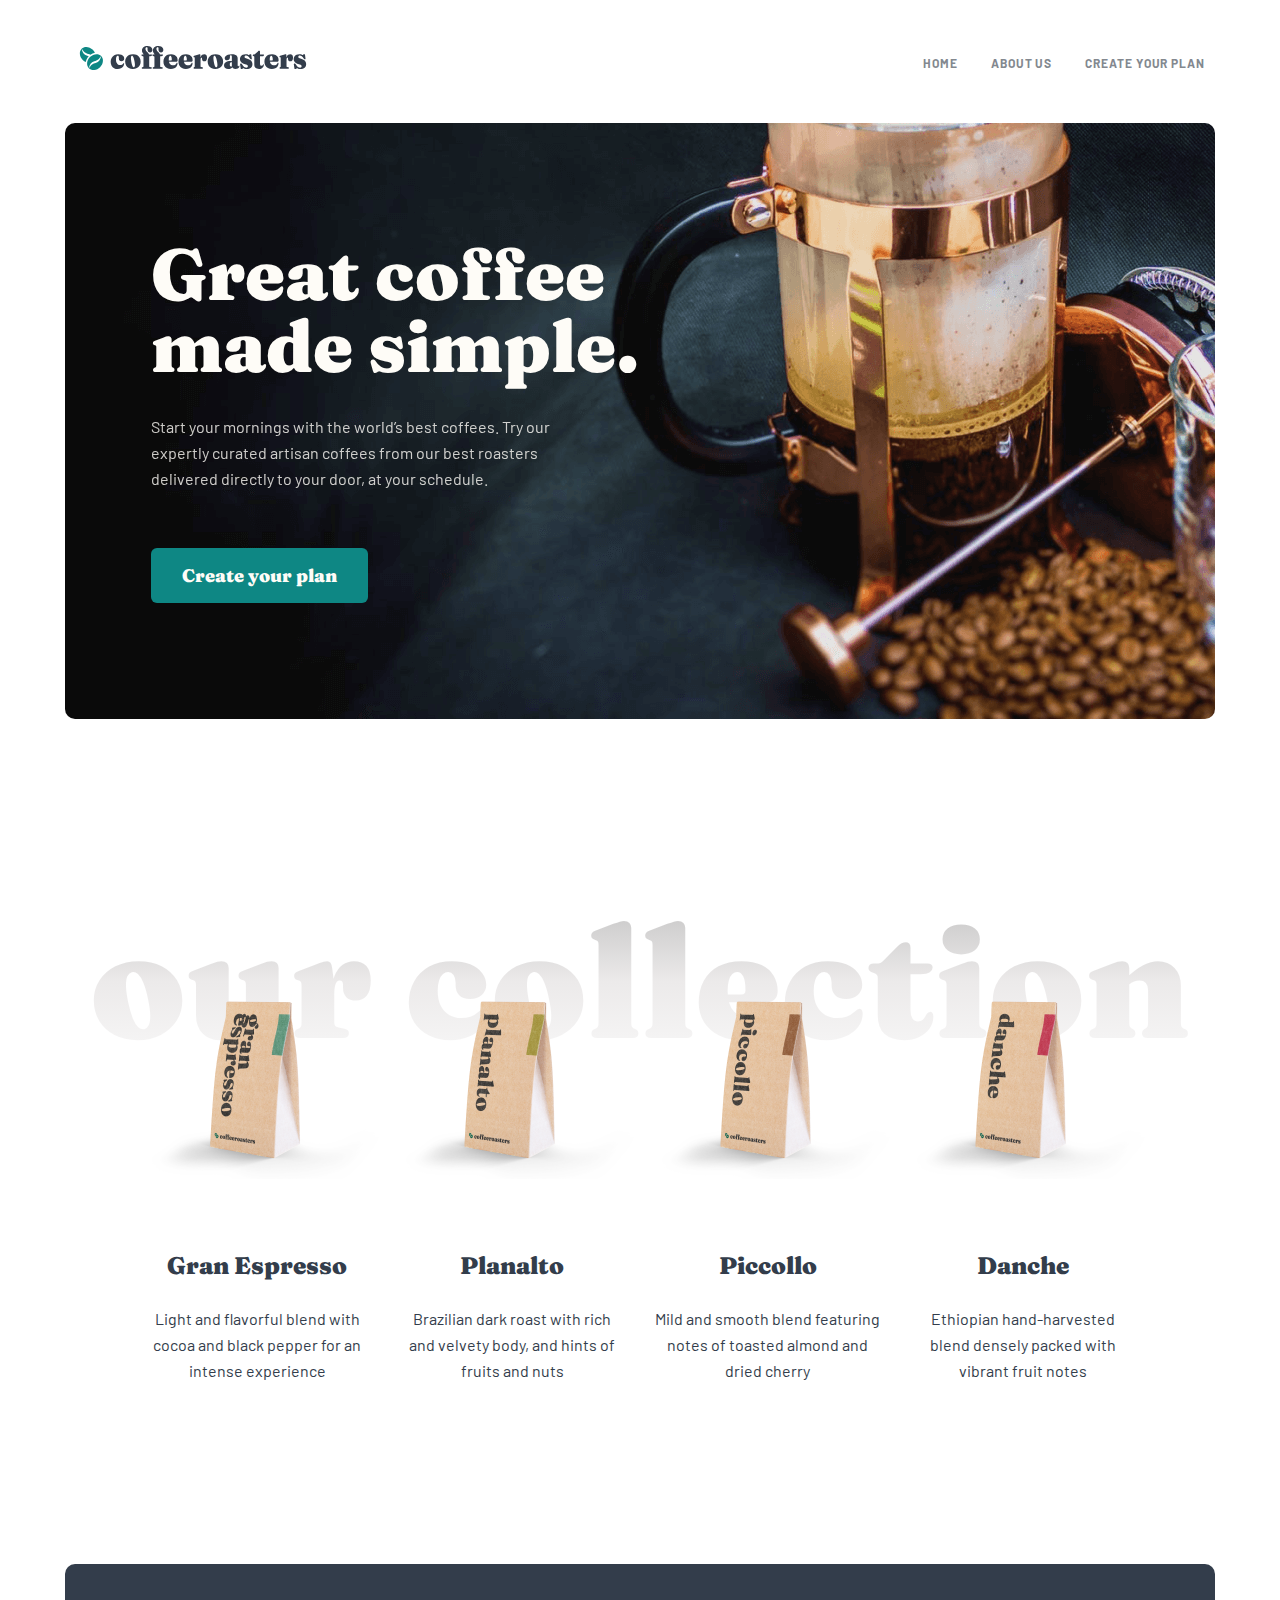
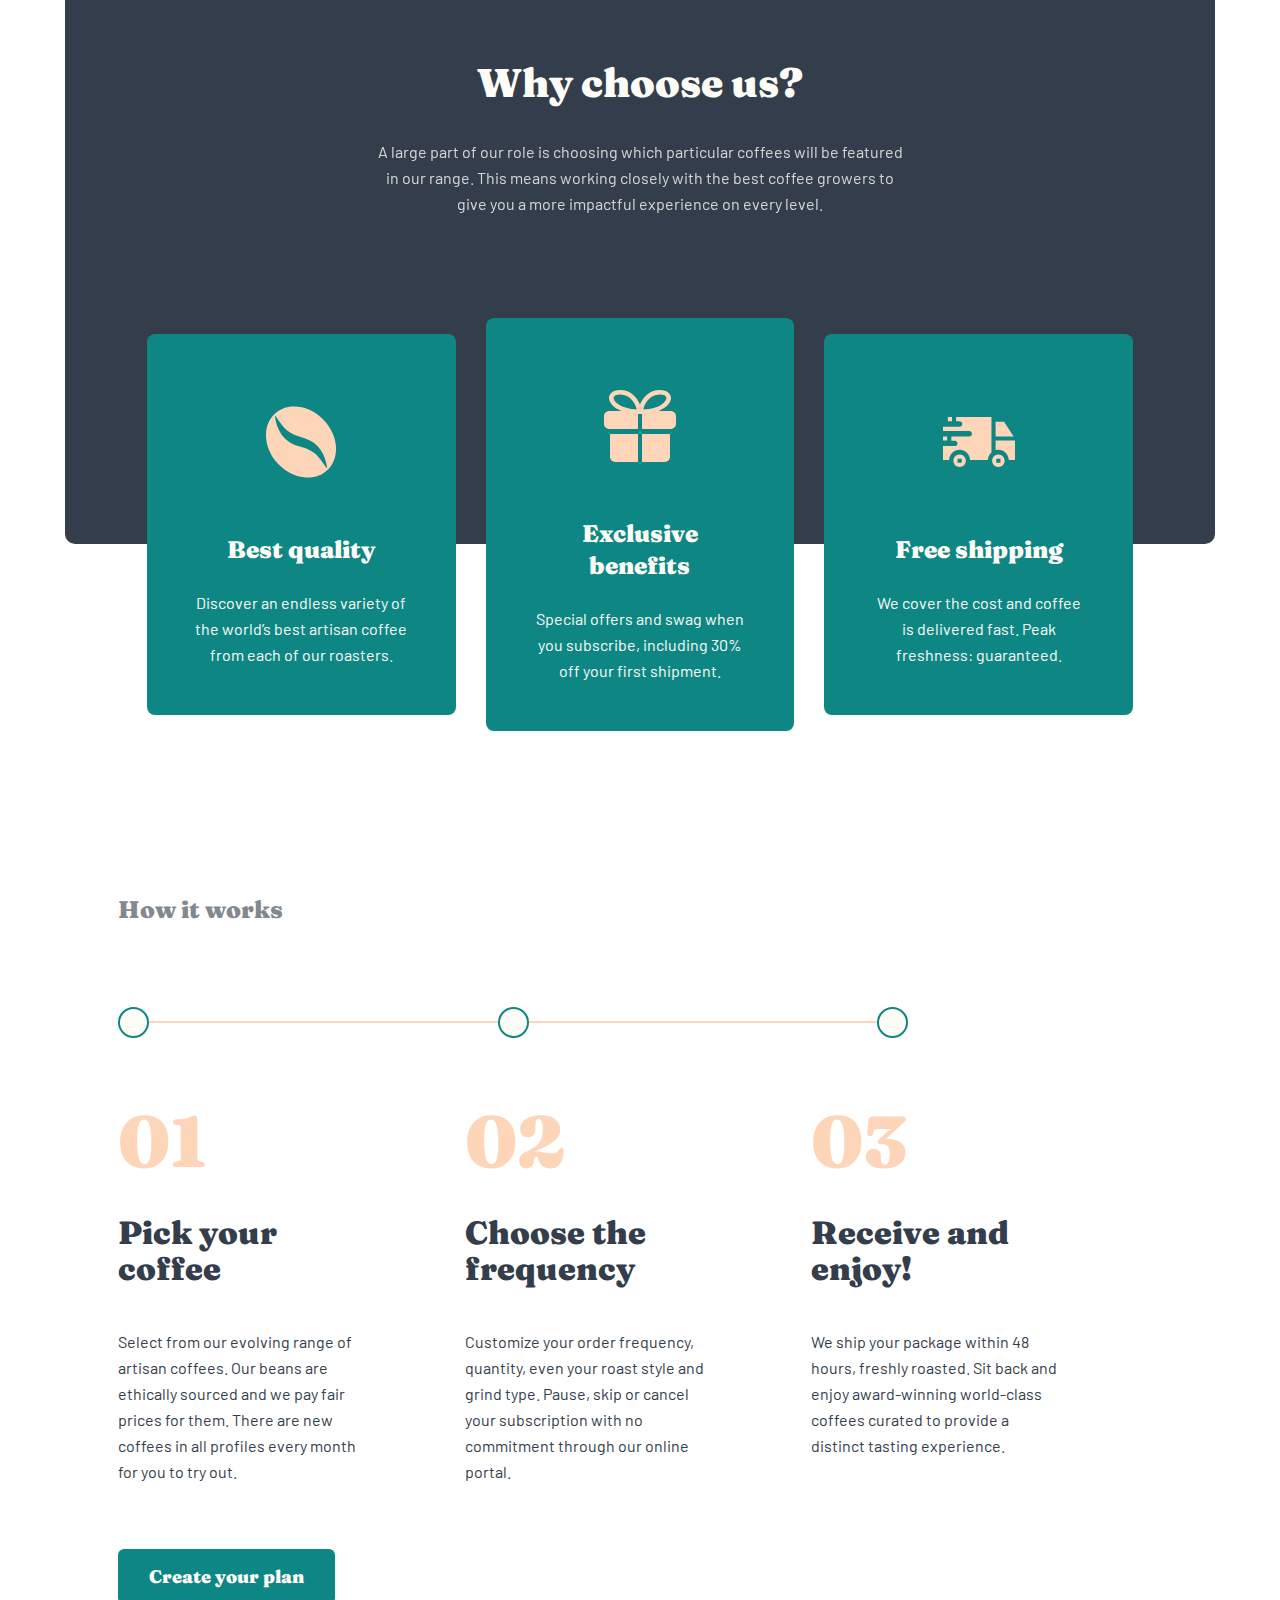
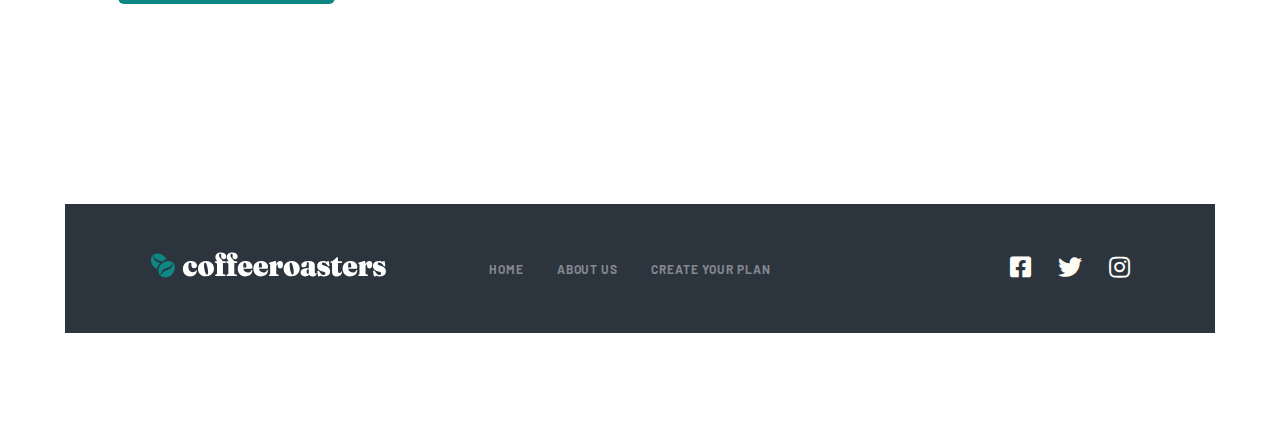
==== commit 7a95080a: "changed" ====
--- a/index.html
+++ b/index.html
@@ -37,7 +37,7 @@
                 <h1 class="intro__title">Great coffee <br> made simple.</h1>
                 <p class="intro__desc">Start your mornings with the world’s best coffees. Try our expertly curated artisan coffees from our best roasters delivered directly to your door, at your schedule.</p>
                 <div class="intro__link">
-                    <a class="link" href="#">Create your plan</a>
+                    <a class="link" href="./plan.html">Create your plan</a>
                 </div>
             </div>
         </section>
@@ -132,7 +132,7 @@
                             </li>
                         </ul>
                         <div class="process__link">
-                            <a href="#" class="link">Create your plan</a>
+                            <a href="./plan.html" class="link">Create your plan</a>
                         </div>
                     </div>
                 </section>
--- a/css/main.css
+++ b/css/main.css
@@ -47,8 +47,9 @@
 }
 
 .container {
-  width: 1280px;
+  width: 1300px;
   margin: 0 auto;
+  padding: 0 10px;
 }
 
 .header {
@@ -484,8 +485,9 @@
   -webkit-box-pack: center;
       -ms-flex-pack: center;
           justify-content: center;
-  background-image: url(/img/about-bg.png);
+  background-image: url(../img/about-bg.png);
   background-position: center;
+  background-repeat: no-repeat;
   border-radius: 10px;
   padding-left: 85px;
   height: 450px;
@@ -653,7 +655,7 @@
   -webkit-box-pack: center;
       -ms-flex-pack: center;
           justify-content: center;
-  background-image: url(/img/plan-bg.png);
+  background-image: url(../img/plan-bg.png);
   background-repeat: no-repeat;
   background-position: center;
   border-radius: 10px;
@@ -879,6 +881,12 @@
   transition: .3s ease all;
 }
 
+.info__item-list li:active {
+  background-color: #0E8784;
+  -webkit-transition: .3s ease all;
+  transition: .3s ease all;
+}
+
 .info__item-list li h3 {
   font-family: "Fraunces";
   color: #333D4B;
@@ -1258,7 +1266,7 @@
     width: 100%;
     top: 115px;
     right: 100%;
-    bottom: -50px;
+    bottom: -120px;
     display: -webkit-box;
     display: -ms-flexbox;
     display: flex;
@@ -1406,6 +1414,9 @@
   .process {
     margin-top: 70rem;
   }
+  .benefits__item {
+    width: 100%;
+  }
 }
 
 @media (max-width: 380px) {
@@ -1728,7 +1739,7 @@
 
 @media (max-width: 750px) {
   .plan .container {
-    padding-left: 0;
+    padding-left: 70px;
   }
   .plan__title {
     font-size: 55px;
@@ -1794,13 +1805,16 @@
 
 @media (max-width: 650px) {
   .plan .container {
-    padding-left: 58px;
+    padding-left: 0px;
   }
   .plan__title {
     font-size: 48px;
+    text-align: center;
   }
   .plan__desc {
     width: 80%;
+    margin: 0 auto;
+    text-align: center;
   }
   .process-2__list {
     -webkit-box-pack: center;
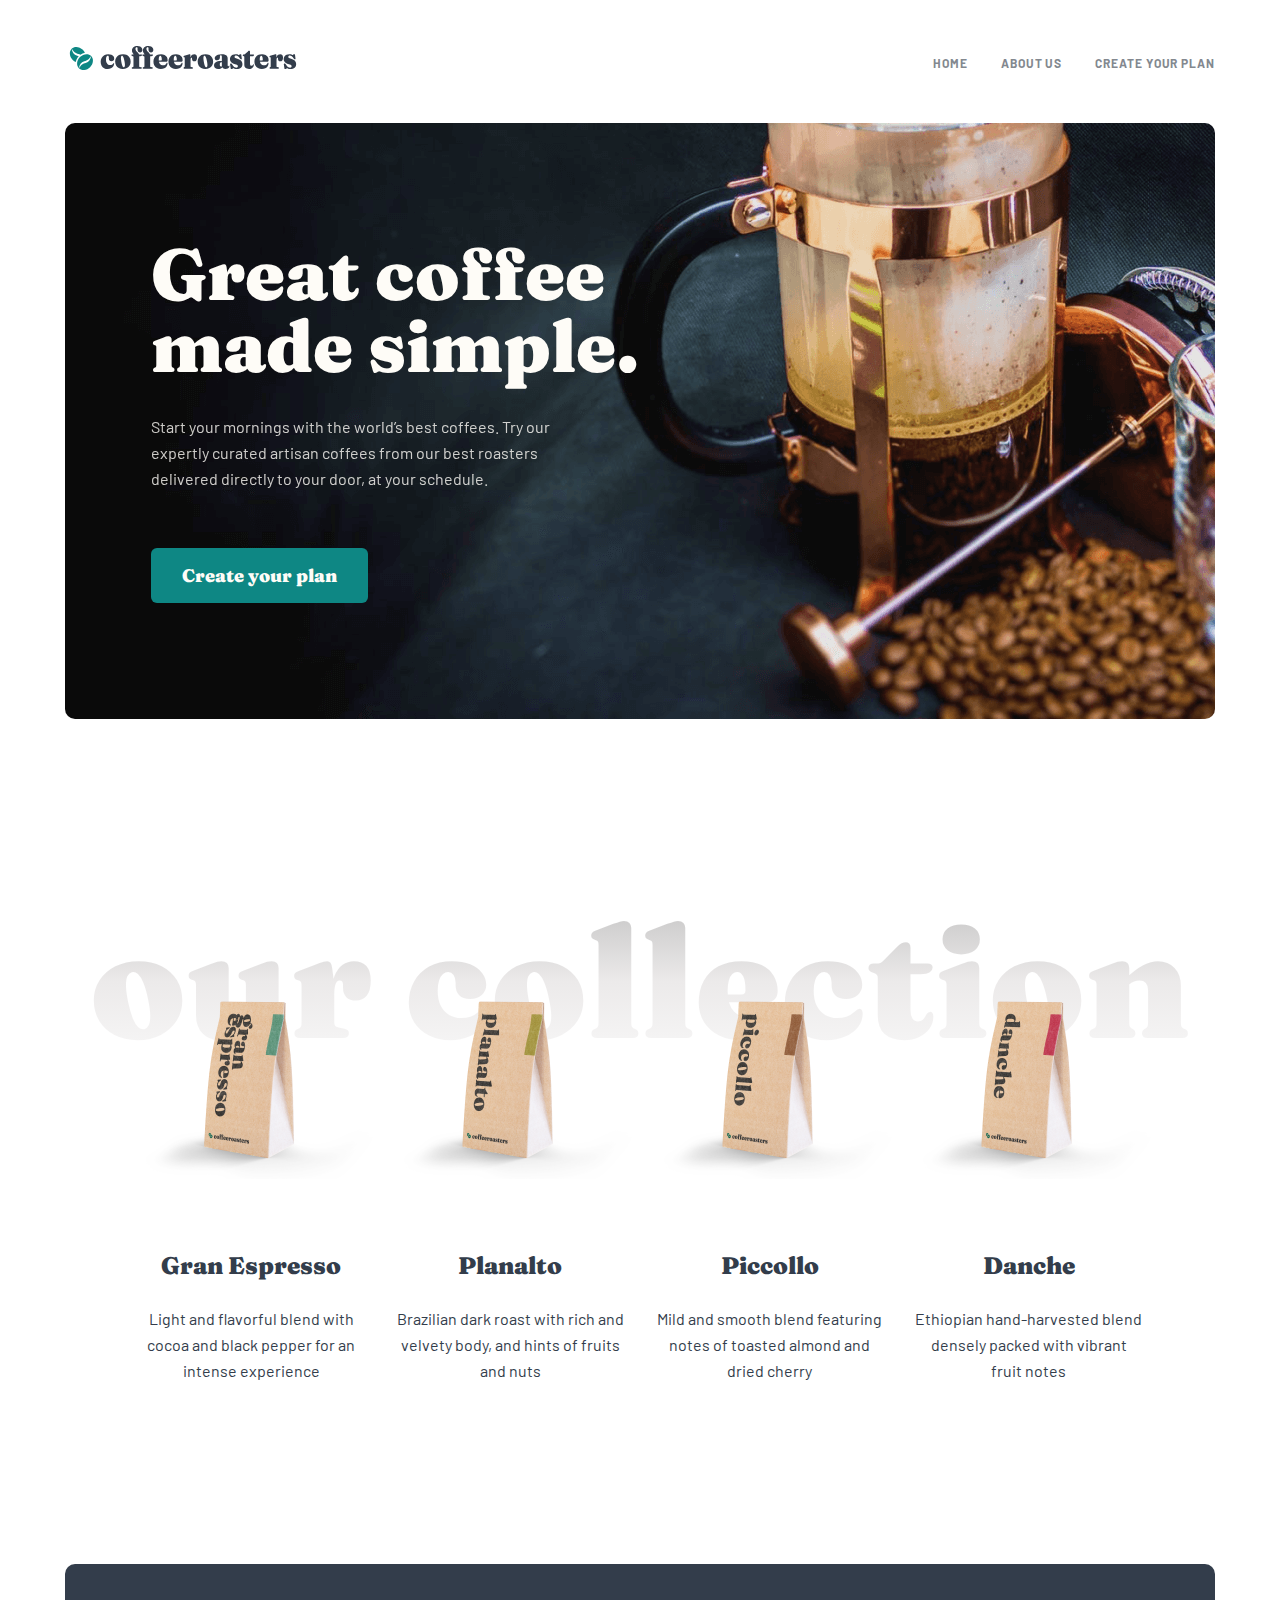
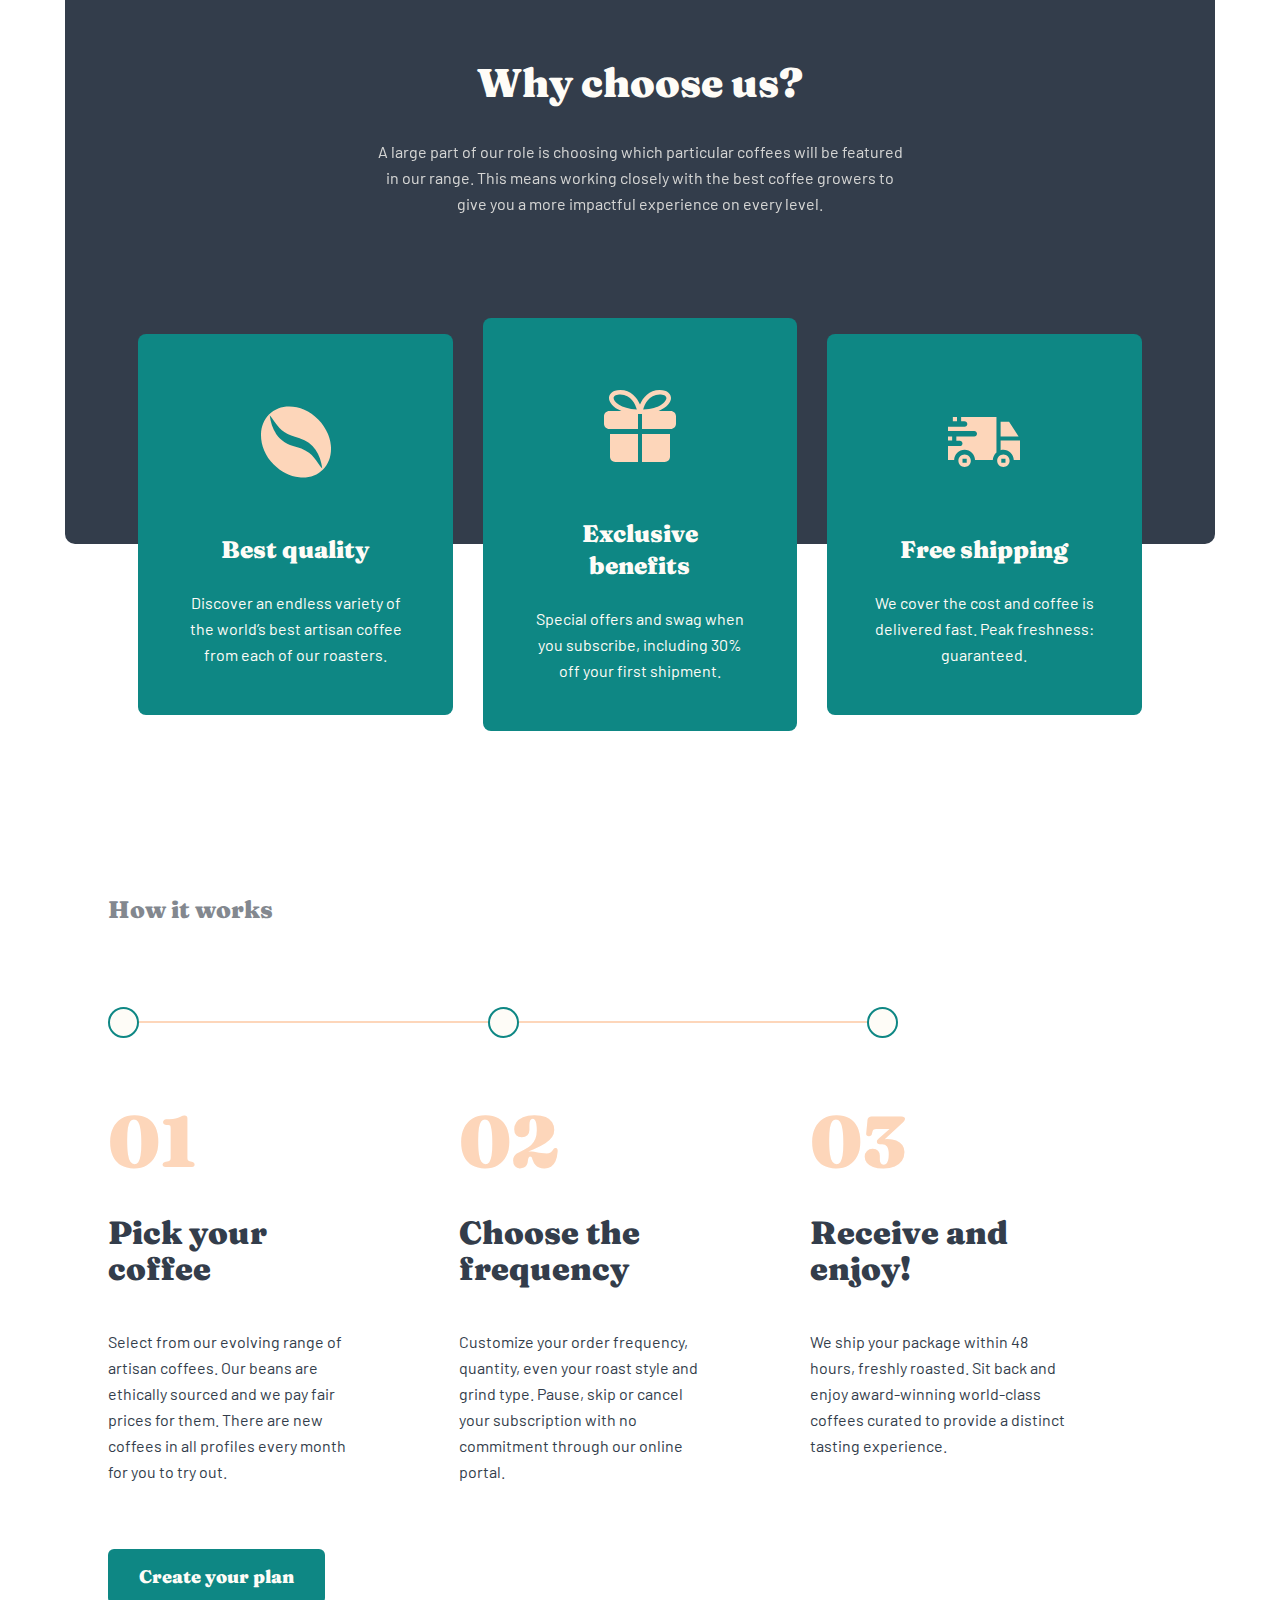
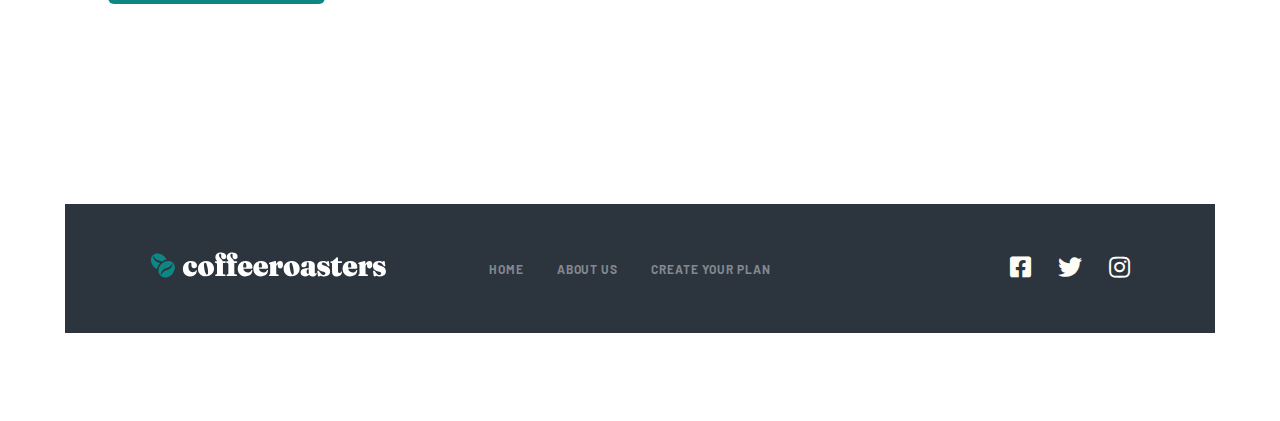
==== commit 91771441: "pages connected" ====
--- a/index.html
+++ b/index.html
@@ -32,7 +32,6 @@
     
     <main>
         <section class="intro">
-            <div class="intro__bg"></div>
             <div class="container">
                 <h1 class="intro__title">Great coffee <br> made simple.</h1>
                 <p class="intro__desc">Start your mornings with the world’s best coffees. Try our expertly curated artisan coffees from our best roasters delivered directly to your door, at your schedule.</p>
@@ -142,9 +141,9 @@
                 <div class="container">
                     <a href="./index.html"><img class="footer__logo" src="./img/logo-white.svg" alt="logo" width="236" height="26"></a>
                     <ul class="footer__list">
-                        <li class="footer__item"><a href="#" class="footer__link">HOME</a></li>
-                        <li class="footer__item"><a href="#" class="footer__link">ABOUT US</a></li>
-                        <li class="footer__item"><a href="#" class="footer__link">Create your plan</a></li>
+                        <li class="footer__item"><a href="./index.html" class="footer__link">HOME</a></li>
+                        <li class="footer__item"><a href="./about.html" class="footer__link">ABOUT US</a></li>
+                        <li class="footer__item"><a href="./plan.html" class="footer__link">Create your plan</a></li>
                     </ul>
                     <div class="footer__icons">
                         <a class="footer__icon" target="_blank" href="#"><i class="fab fa-facebook-square"></i></a>
--- a/css/main.css
+++ b/css/main.css
@@ -47,9 +47,8 @@
 }
 
 .container {
-  width: 1300px;
+  width: 1280px;
   margin: 0 auto;
-  padding: 0 10px;
 }
 
 .header {
